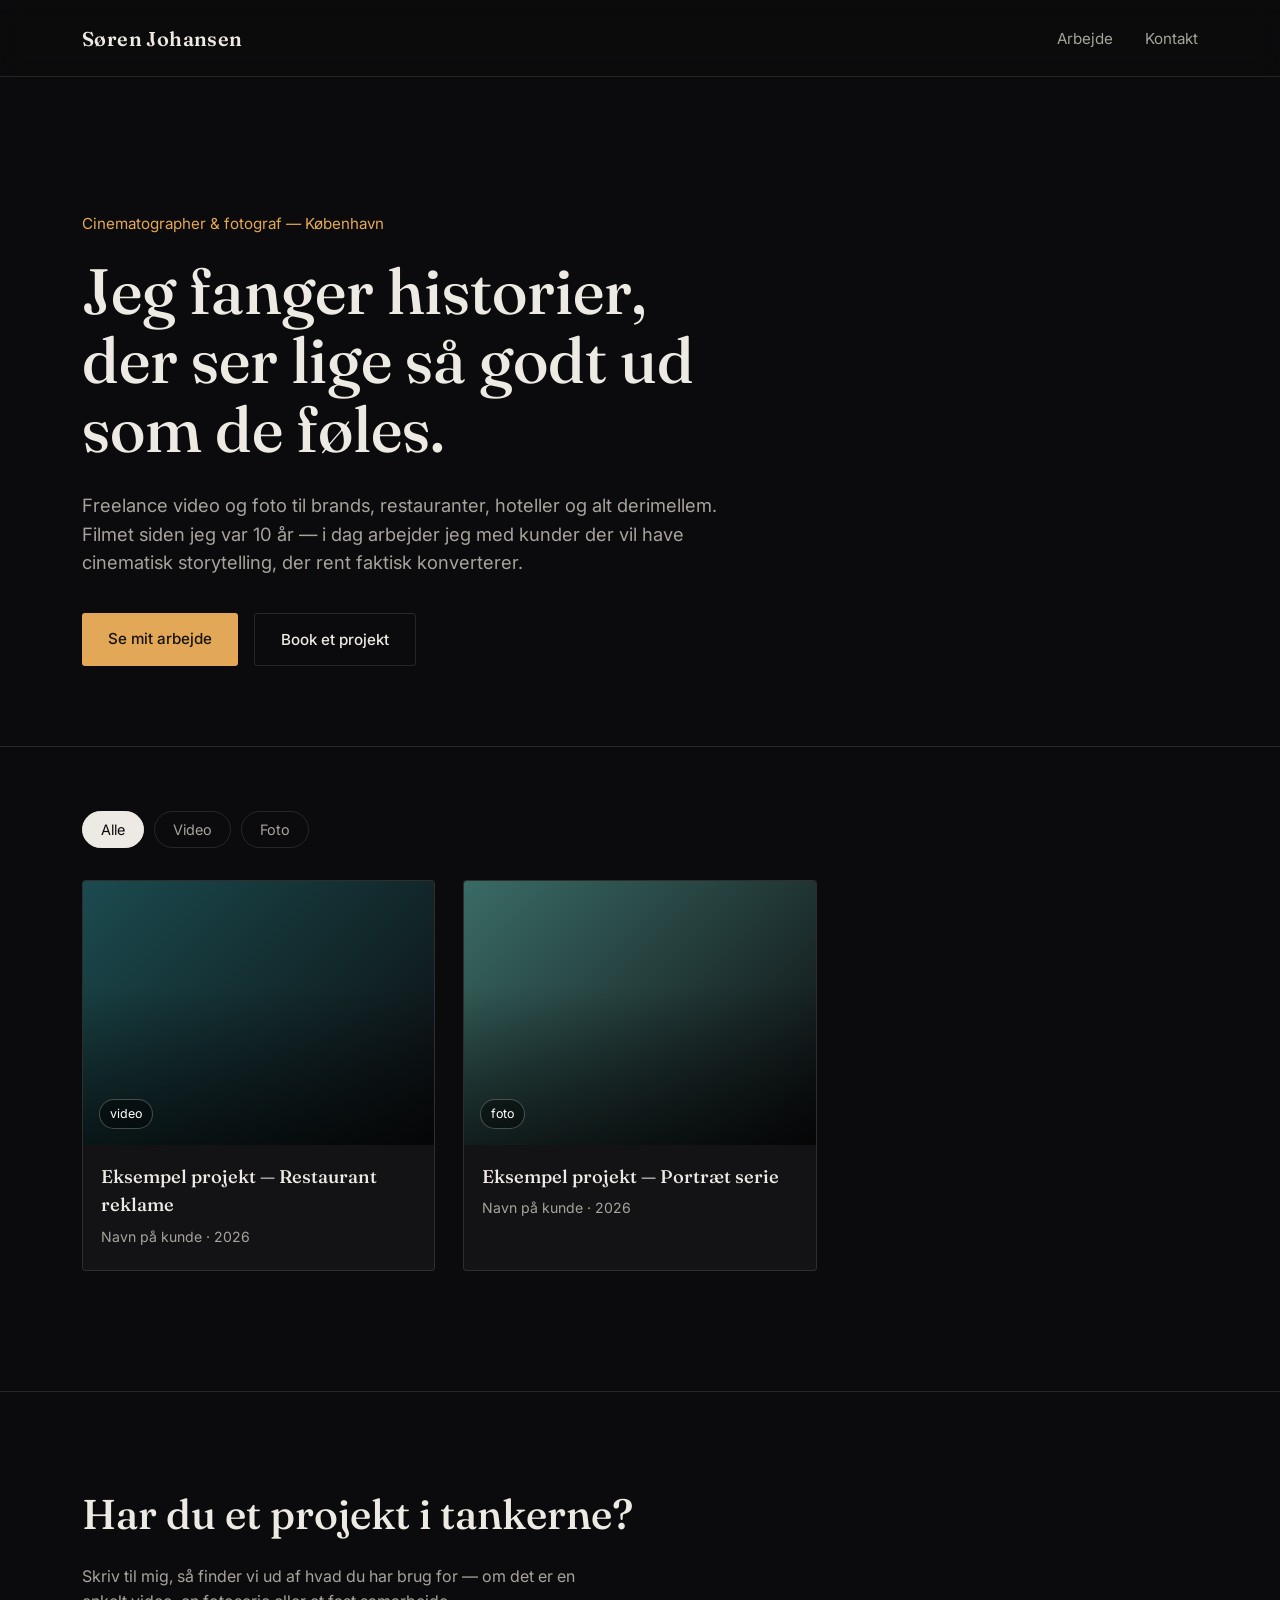
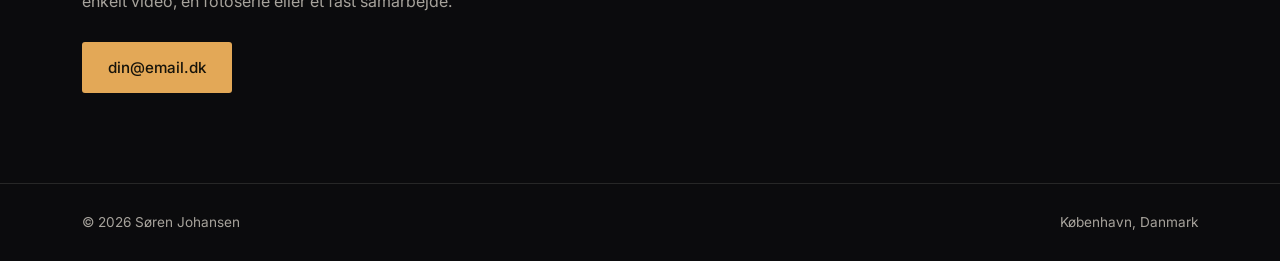
==== index.html @ dcf2ae4e "prev" ====
<!DOCTYPE html>
<html lang="da">
<head>
<meta charset="UTF-8">
<meta name="viewport" content="width=device-width, initial-scale=1">
<title>Søren Johansen — Cinematographer & Fotograf</title>
<meta name="description" content="Freelance cinematographer og fotograf baseret i København. Video, foto og content til brands, restauranter og virksomheder.">
<link rel="preconnect" href="https://fonts.googleapis.com">
<link rel="preconnect" href="https://fonts.gstatic.com" crossorigin>
<link href="https://fonts.googleapis.com/css2?family=Fraunces:wght@400;500;600&family=Inter:wght@400;500;600&display=swap" rel="stylesheet">
<link rel="stylesheet" href="style.css">
</head>
<body>

<header class="site-header">
  <div class="wrap">
    <a href="#" class="logo">Søren Johansen</a>
    <nav class="site-nav">
      <a href="#work">Arbejde</a>
      <a href="#contact">Kontakt</a>
    </nav>
  </div>
</header>

<section class="hero">
  <div class="wrap">
    <p class="kicker">Cinematographer &amp; fotograf — København</p>
    <h1>Jeg fanger historier, der ser lige så godt ud som de føles.</h1>
    <p class="lede">
      Freelance video og foto til brands, restauranter, hoteller og alt derimellem.
      Filmet siden jeg var 10 år — i dag arbejder jeg med kunder der vil have
      cinematisk storytelling, der rent faktisk konverterer.
    </p>
    <div class="cta-row">
      <a href="#work" class="btn btn-primary">Se mit arbejde</a>
      <a href="#contact" class="btn btn-ghost">Book et projekt</a>
    </div>
  </div>
</section>

<section id="work" class="wrap">
  <div class="filter-bar">
    <button class="active" data-category="alle">Alle</button>
    <button data-category="video">Video</button>
    <button data-category="foto">Foto</button>
  </div>

  <div class="grid" id="grid">
    <!-- Projekter indsættes her via script.js -->
  </div>
</section>

<section id="contact" class="contact">
  <div class="wrap">
    <h2>Har du et projekt i tankerne?</h2>
    <p>Skriv til mig, så finder vi ud af hvad du har brug for — om det er en enkelt video, en fotoserie eller et fast samarbejde.</p>
    <a href="mailto:din@email.dk" class="btn btn-primary">din@email.dk</a>
  </div>
</section>

<footer>
  <div class="wrap" style="display:flex; justify-content:space-between; width:100%; flex-wrap:wrap; gap:8px;">
    <span>© <span id="year"></span> Søren Johansen</span>
    <span>København, Danmark</span>
  </div>
</footer>

<div class="lightbox" id="lightbox">
  <div class="lightbox-inner">
    <button class="lightbox-close" id="lightbox-close">&times;</button>
    <div class="lightbox-media" id="lightbox-media"></div>
    <div class="lightbox-body">
      <h2 id="lightbox-title"></h2>
      <p id="lightbox-desc"></p>
    </div>
  </div>
</div>

<script src="script.js"></script>
<script>document.getElementById("year").textContent = new Date().getFullYear();</script>
</body>
</html>
---- style.css ----
/* ============================================
   Søren Johansen — Portfolio
   Cinematic, editorial design system
   ============================================ */

:root {
  --bg: #0b0b0d;
  --bg-raised: #131316;
  --text: #ede9e3;
  --text-muted: #a7a39c;
  --accent: #e3a857;      /* film amber */
  --accent-soft: #3a6b65; /* muted teal */
  --line: rgba(237, 233, 227, 0.12);
  --font-display: 'Fraunces', Georgia, serif;
  --font-body: 'Inter', -apple-system, BlinkMacSystemFont, sans-serif;
}

* { box-sizing: border-box; }

html { scroll-behavior: smooth; }

body {
  margin: 0;
  background: var(--bg);
  color: var(--text);
  font-family: var(--font-body);
  line-height: 1.55;
  -webkit-font-smoothing: antialiased;
}

img { max-width: 100%; display: block; }

a { color: inherit; }

.wrap {
  max-width: 1180px;
  margin: 0 auto;
  padding: 0 32px;
}

/* ---------- Header ---------- */

header.site-header {
  position: sticky;
  top: 0;
  z-index: 50;
  backdrop-filter: blur(10px);
  background: rgba(11, 11, 13, 0.82);
  border-bottom: 1px solid var(--line);
}

.site-header .wrap {
  display: flex;
  align-items: center;
  justify-content: space-between;
  height: 76px;
}

.logo {
  font-family: var(--font-display);
  font-size: 1.25rem;
  letter-spacing: 0.02em;
  text-decoration: none;
  font-weight: 600;
}

nav.site-nav a {
  text-decoration: none;
  color: var(--text-muted);
  margin-left: 28px;
  font-size: 0.95rem;
  transition: color 0.2s ease;
}

nav.site-nav a:hover { color: var(--text); }

/* ---------- Hero ---------- */

.hero {
  padding: 120px 0 80px;
  border-bottom: 1px solid var(--line);
}

.hero .kicker {
  color: var(--accent);
  font-size: 0.95rem;
  margin-bottom: 20px;
}

.hero h1 {
  font-family: var(--font-display);
  font-weight: 500;
  font-size: clamp(2.4rem, 5vw, 4.2rem);
  line-height: 1.08;
  margin: 0 0 28px;
  max-width: 16ch;
}

.hero p.lede {
  max-width: 56ch;
  font-size: 1.15rem;
  color: var(--text-muted);
  margin: 0 0 36px;
}

.hero .cta-row { display: flex; gap: 16px; flex-wrap: wrap; }

.btn {
  display: inline-block;
  padding: 14px 26px;
  border-radius: 3px;
  text-decoration: none;
  font-size: 0.95rem;
  font-weight: 500;
  transition: transform 0.15s ease, background 0.15s ease;
}

.btn-primary { background: var(--accent); color: #16130a; }
.btn-primary:hover { transform: translateY(-1px); background: #edb968; }

.btn-ghost {
  border: 1px solid var(--line);
  color: var(--text);
}
.btn-ghost:hover { border-color: var(--text-muted); }

/* ---------- Filters ---------- */

.filter-bar {
  display: flex;
  align-items: center;
  gap: 10px;
  margin: 64px 0 32px;
  flex-wrap: wrap;
}

.filter-bar button {
  background: transparent;
  border: 1px solid var(--line);
  color: var(--text-muted);
  padding: 9px 18px;
  border-radius: 999px;
  font-family: var(--font-body);
  font-size: 0.9rem;
  cursor: pointer;
  transition: all 0.15s ease;
}

.filter-bar button:hover { border-color: var(--text-muted); color: var(--text); }

.filter-bar button.active {
  background: var(--text);
  color: var(--bg);
  border-color: var(--text);
}

/* ---------- Project grid ---------- */

.grid {
  display: grid;
  grid-template-columns: repeat(auto-fill, minmax(300px, 1fr));
  gap: 28px;
  padding-bottom: 120px;
}

.card {
  cursor: pointer;
  border-radius: 4px;
  overflow: hidden;
  background: var(--bg-raised);
  border: 1px solid var(--line);
  transition: transform 0.2s ease, border-color 0.2s ease;
}

.card:hover { transform: translateY(-3px); border-color: var(--text-muted); }

.card .thumb {
  aspect-ratio: 4 / 3;
  background-size: cover;
  background-position: center;
  display: flex;
  align-items: flex-end;
  padding: 16px;
  position: relative;
}

.card .thumb::after {
  content: "";
  position: absolute;
  inset: 0;
  background: linear-gradient(to top, rgba(0,0,0,0.55), transparent 60%);
}

.card .thumb .tag {
  position: relative;
  z-index: 1;
  font-size: 0.78rem;
  text-transform: lowercase;
  color: #fff;
  background: rgba(0,0,0,0.4);
  border: 1px solid rgba(255,255,255,0.25);
  padding: 4px 10px;
  border-radius: 999px;
}

.card .meta { padding: 18px 18px 22px; }

.card h3 {
  font-family: var(--font-display);
  font-weight: 500;
  font-size: 1.15rem;
  margin: 0 0 6px;
}

.card .sub {
  color: var(--text-muted);
  font-size: 0.88rem;
  margin: 0;
}

.empty-state {
  text-align: center;
  padding: 80px 20px;
  color: var(--text-muted);
}

/* ---------- Lightbox ---------- */

.lightbox {
  position: fixed;
  inset: 0;
  background: rgba(7, 7, 8, 0.94);
  display: none;
  align-items: center;
  justify-content: center;
  z-index: 100;
  padding: 32px;
}

.lightbox.open { display: flex; }

.lightbox-inner {
  max-width: 900px;
  width: 100%;
  max-height: 88vh;
  overflow-y: auto;
  background: var(--bg-raised);
  border: 1px solid var(--line);
  border-radius: 6px;
}

.lightbox-media {
  width: 100%;
  aspect-ratio: 16 / 9;
  background: #000;
}

.lightbox-media iframe,
.lightbox-media img,
.lightbox-media video {
  width: 100%;
  height: 100%;
  object-fit: cover;
  border: none;
}

.lightbox-body { padding: 28px 32px 36px; }

.lightbox-body h2 {
  font-family: var(--font-display);
  font-weight: 500;
  margin: 0 0 8px;
}

.lightbox-close {
  position: absolute;
  top: 28px;
  right: 32px;
  background: none;
  border: none;
  color: var(--text);
  font-size: 1.6rem;
  cursor: pointer;
  line-height: 1;
}

/* ---------- Contact / Footer ---------- */

.contact {
  padding: 90px 0;
  border-top: 1px solid var(--line);
}

.contact h2 {
  font-family: var(--font-display);
  font-weight: 500;
  font-size: clamp(1.8rem, 3.5vw, 2.6rem);
  margin: 0 0 18px;
}

.contact p { color: var(--text-muted); max-width: 50ch; margin-bottom: 28px; }

footer {
  border-top: 1px solid var(--line);
  padding: 28px 0;
  color: var(--text-muted);
  font-size: 0.85rem;
  display: flex;
  justify-content: space-between;
  flex-wrap: wrap;
  gap: 8px;
}

@media (max-width: 640px) {
  .wrap { padding: 0 20px; }
  .hero { padding: 90px 0 56px; }
  .site-header .wrap { height: 66px; }
  nav.site-nav a { margin-left: 16px; }
}
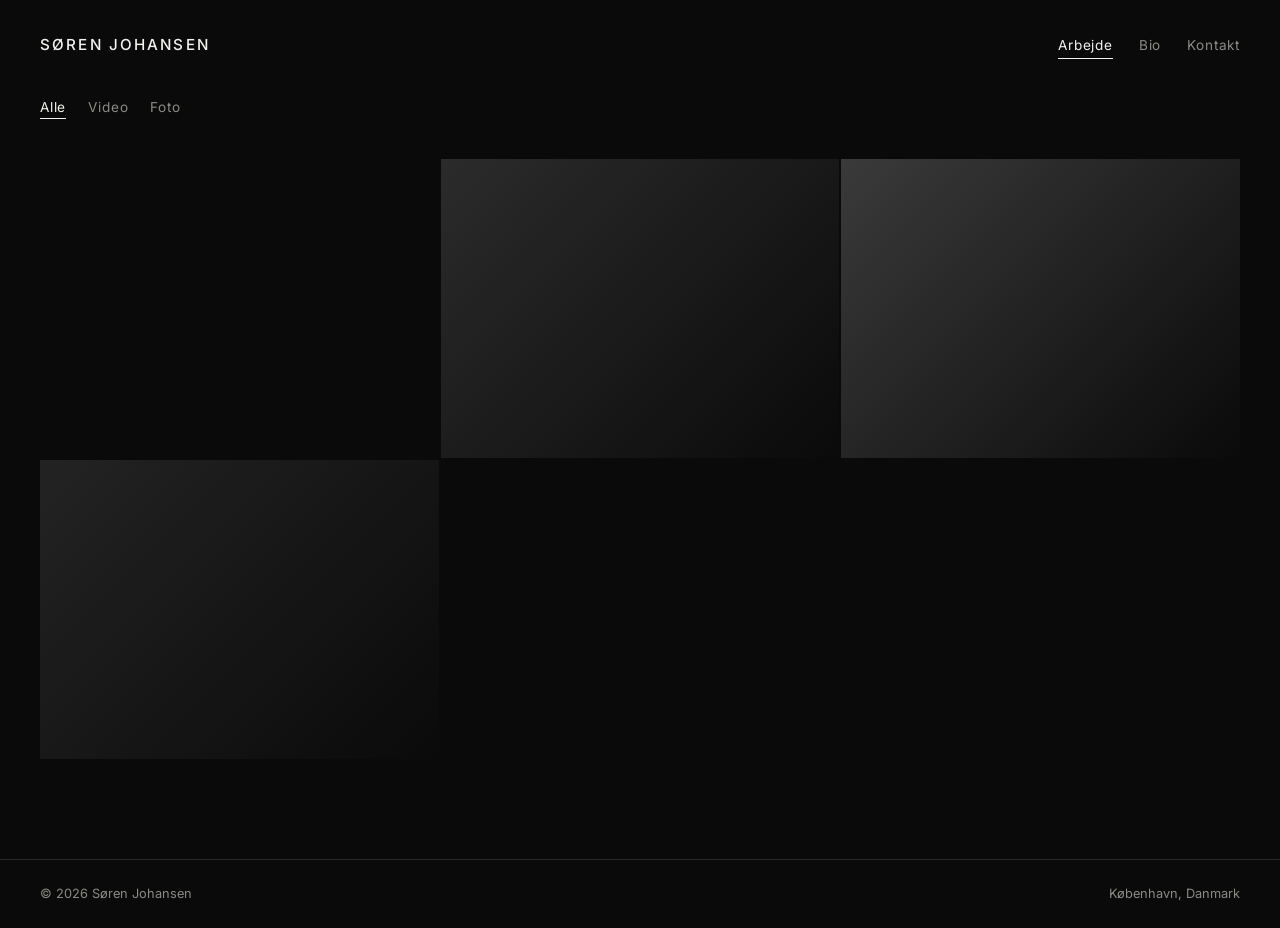
==== commit 89c7486e: "no readme" ====
--- a/index.html
+++ b/index.html
@@ -3,71 +3,46 @@
 <head>
 <meta charset="UTF-8">
 <meta name="viewport" content="width=device-width, initial-scale=1">
-<title>Søren Johansen — Cinematographer & Fotograf</title>
-<meta name="description" content="Freelance cinematographer og fotograf baseret i København. Video, foto og content til brands, restauranter og virksomheder.">
+<title>SØREN JOHANSEN</title>
+<meta name="description" content="Portfolio af Søren Johansen — cinematographer og fotograf baseret i København.">
 <link rel="preconnect" href="https://fonts.googleapis.com">
 <link rel="preconnect" href="https://fonts.gstatic.com" crossorigin>
-<link href="https://fonts.googleapis.com/css2?family=Fraunces:wght@400;500;600&family=Inter:wght@400;500;600&display=swap" rel="stylesheet">
+<link href="https://fonts.googleapis.com/css2?family=Inter:wght@400;500;600&display=swap" rel="stylesheet">
 <link rel="stylesheet" href="style.css">
 </head>
 <body>
 
 <header class="site-header">
   <div class="wrap">
-    <a href="#" class="logo">Søren Johansen</a>
+    <a href="index.html" class="site-title">SØREN JOHANSEN</a>
     <nav class="site-nav">
-      <a href="#work">Arbejde</a>
-      <a href="#contact">Kontakt</a>
+      <a href="index.html" class="active">Arbejde</a>
+      <a href="bio.html">Bio</a>
+      <a href="contact.html">Kontakt</a>
     </nav>
   </div>
 </header>
 
-<section class="hero">
-  <div class="wrap">
-    <p class="kicker">Cinematographer &amp; fotograf — København</p>
-    <h1>Jeg fanger historier, der ser lige så godt ud som de føles.</h1>
-    <p class="lede">
-      Freelance video og foto til brands, restauranter, hoteller og alt derimellem.
-      Filmet siden jeg var 10 år — i dag arbejder jeg med kunder der vil have
-      cinematisk storytelling, der rent faktisk konverterer.
-    </p>
-    <div class="cta-row">
-      <a href="#work" class="btn btn-primary">Se mit arbejde</a>
-      <a href="#contact" class="btn btn-ghost">Book et projekt</a>
-    </div>
-  </div>
-</section>
-
-<section id="work" class="wrap">
+<main class="wrap">
   <div class="filter-bar">
     <button class="active" data-category="alle">Alle</button>
     <button data-category="video">Video</button>
     <button data-category="foto">Foto</button>
   </div>
 
-  <div class="grid" id="grid">
-    <!-- Projekter indsættes her via script.js -->
-  </div>
-</section>
-
-<section id="contact" class="contact">
-  <div class="wrap">
-    <h2>Har du et projekt i tankerne?</h2>
-    <p>Skriv til mig, så finder vi ud af hvad du har brug for — om det er en enkelt video, en fotoserie eller et fast samarbejde.</p>
-    <a href="mailto:din@email.dk" class="btn btn-primary">din@email.dk</a>
-  </div>
-</section>
+  <div class="grid" id="grid"></div>
+</main>
 
 <footer>
-  <div class="wrap" style="display:flex; justify-content:space-between; width:100%; flex-wrap:wrap; gap:8px;">
+  <div class="wrap">
     <span>© <span id="year"></span> Søren Johansen</span>
     <span>København, Danmark</span>
   </div>
 </footer>
 
 <div class="lightbox" id="lightbox">
+  <button class="lightbox-close" id="lightbox-close">&times;</button>
   <div class="lightbox-inner">
-    <button class="lightbox-close" id="lightbox-close">&times;</button>
     <div class="lightbox-media" id="lightbox-media"></div>
     <div class="lightbox-body">
       <h2 id="lightbox-title"></h2>
--- a/style.css
+++ b/style.css
@@ -1,252 +1,211 @@
 /* ============================================
    Søren Johansen — Portfolio
-   Cinematic, editorial design system
+   Minimal, image-first design
    ============================================ */
 
 :root {
-  --bg: #0b0b0d;
-  --bg-raised: #131316;
-  --text: #ede9e3;
-  --text-muted: #a7a39c;
-  --accent: #e3a857;      /* film amber */
-  --accent-soft: #3a6b65; /* muted teal */
-  --line: rgba(237, 233, 227, 0.12);
-  --font-display: 'Fraunces', Georgia, serif;
-  --font-body: 'Inter', -apple-system, BlinkMacSystemFont, sans-serif;
+  --bg: #0a0a0a;
+  --text: #f2f2f0;
+  --text-muted: #8a8a86;
+  --line: rgba(242, 242, 240, 0.14);
+  --font: 'Inter', -apple-system, BlinkMacSystemFont, sans-serif;
 }
 
 * { box-sizing: border-box; }
-
-html { scroll-behavior: smooth; }
 
 body {
   margin: 0;
   background: var(--bg);
   color: var(--text);
-  font-family: var(--font-body);
-  line-height: 1.55;
+  font-family: var(--font);
+  line-height: 1.5;
   -webkit-font-smoothing: antialiased;
 }
 
 img { max-width: 100%; display: block; }
-
-a { color: inherit; }
+a { color: inherit; text-decoration: none; }
 
 .wrap {
-  max-width: 1180px;
+  max-width: 1280px;
   margin: 0 auto;
-  padding: 0 32px;
+  padding: 0 40px;
 }
 
 /* ---------- Header ---------- */
 
 header.site-header {
-  position: sticky;
-  top: 0;
-  z-index: 50;
-  backdrop-filter: blur(10px);
-  background: rgba(11, 11, 13, 0.82);
-  border-bottom: 1px solid var(--line);
+  padding: 34px 0;
 }
 
 .site-header .wrap {
   display: flex;
-  align-items: center;
+  align-items: baseline;
   justify-content: space-between;
-  height: 76px;
-}
-
-.logo {
-  font-family: var(--font-display);
-  font-size: 1.25rem;
-  letter-spacing: 0.02em;
-  text-decoration: none;
-  font-weight: 600;
+  flex-wrap: wrap;
+  gap: 14px;
+}
+
+.site-title {
+  font-size: 0.95rem;
+  letter-spacing: 0.14em;
+  font-weight: 500;
+}
+
+nav.site-nav {
+  display: flex;
+  gap: 26px;
 }
 
 nav.site-nav a {
-  text-decoration: none;
-  color: var(--text-muted);
-  margin-left: 28px;
-  font-size: 0.95rem;
+  font-size: 0.85rem;
+  letter-spacing: 0.06em;
+  color: var(--text-muted);
   transition: color 0.2s ease;
-}
-
-nav.site-nav a:hover { color: var(--text); }
-
-/* ---------- Hero ---------- */
-
-.hero {
-  padding: 120px 0 80px;
-  border-bottom: 1px solid var(--line);
-}
-
-.hero .kicker {
-  color: var(--accent);
-  font-size: 0.95rem;
-  margin-bottom: 20px;
-}
-
-.hero h1 {
-  font-family: var(--font-display);
-  font-weight: 500;
-  font-size: clamp(2.4rem, 5vw, 4.2rem);
-  line-height: 1.08;
-  margin: 0 0 28px;
-  max-width: 16ch;
-}
-
-.hero p.lede {
-  max-width: 56ch;
-  font-size: 1.15rem;
-  color: var(--text-muted);
-  margin: 0 0 36px;
-}
-
-.hero .cta-row { display: flex; gap: 16px; flex-wrap: wrap; }
-
-.btn {
-  display: inline-block;
-  padding: 14px 26px;
-  border-radius: 3px;
-  text-decoration: none;
-  font-size: 0.95rem;
-  font-weight: 500;
-  transition: transform 0.15s ease, background 0.15s ease;
-}
-
-.btn-primary { background: var(--accent); color: #16130a; }
-.btn-primary:hover { transform: translateY(-1px); background: #edb968; }
-
-.btn-ghost {
-  border: 1px solid var(--line);
-  color: var(--text);
-}
-.btn-ghost:hover { border-color: var(--text-muted); }
-
-/* ---------- Filters ---------- */
+  padding-bottom: 3px;
+  border-bottom: 1px solid transparent;
+}
+
+nav.site-nav a:hover,
+nav.site-nav a.active {
+  color: var(--text);
+  border-bottom-color: var(--text);
+}
+
+/* ---------- Filters (work page only) ---------- */
 
 .filter-bar {
   display: flex;
-  align-items: center;
-  gap: 10px;
-  margin: 64px 0 32px;
-  flex-wrap: wrap;
+  gap: 22px;
+  margin: 6px 0 40px;
 }
 
 .filter-bar button {
-  background: transparent;
-  border: 1px solid var(--line);
-  color: var(--text-muted);
-  padding: 9px 18px;
-  border-radius: 999px;
-  font-family: var(--font-body);
-  font-size: 0.9rem;
-  cursor: pointer;
-  transition: all 0.15s ease;
-}
-
-.filter-bar button:hover { border-color: var(--text-muted); color: var(--text); }
+  background: none;
+  border: none;
+  padding: 0 0 3px;
+  color: var(--text-muted);
+  font-family: var(--font);
+  font-size: 0.85rem;
+  letter-spacing: 0.06em;
+  cursor: pointer;
+  border-bottom: 1px solid transparent;
+}
+
+.filter-bar button:hover { color: var(--text); }
 
 .filter-bar button.active {
-  background: var(--text);
-  color: var(--bg);
-  border-color: var(--text);
+  color: var(--text);
+  border-bottom-color: var(--text);
 }
 
 /* ---------- Project grid ---------- */
 
 .grid {
   display: grid;
-  grid-template-columns: repeat(auto-fill, minmax(300px, 1fr));
-  gap: 28px;
-  padding-bottom: 120px;
+  grid-template-columns: repeat(auto-fill, minmax(340px, 1fr));
+  gap: 2px;
+  padding-bottom: 100px;
 }
 
 .card {
   cursor: pointer;
-  border-radius: 4px;
-  overflow: hidden;
-  background: var(--bg-raised);
-  border: 1px solid var(--line);
-  transition: transform 0.2s ease, border-color 0.2s ease;
-}
-
-.card:hover { transform: translateY(-3px); border-color: var(--text-muted); }
-
-.card .thumb {
+  position: relative;
   aspect-ratio: 4 / 3;
   background-size: cover;
   background-position: center;
-  display: flex;
-  align-items: flex-end;
-  padding: 16px;
-  position: relative;
-}
-
-.card .thumb::after {
-  content: "";
+  overflow: hidden;
+}
+
+.card .overlay {
   position: absolute;
   inset: 0;
-  background: linear-gradient(to top, rgba(0,0,0,0.55), transparent 60%);
-}
-
-.card .thumb .tag {
-  position: relative;
-  z-index: 1;
-  font-size: 0.78rem;
-  text-transform: lowercase;
-  color: #fff;
-  background: rgba(0,0,0,0.4);
-  border: 1px solid rgba(255,255,255,0.25);
-  padding: 4px 10px;
-  border-radius: 999px;
-}
-
-.card .meta { padding: 18px 18px 22px; }
+  display: flex;
+  flex-direction: column;
+  justify-content: flex-end;
+  padding: 22px;
+  background: linear-gradient(to top, rgba(0,0,0,0.72) 0%, rgba(0,0,0,0) 55%);
+  opacity: 0;
+  transition: opacity 0.25s ease;
+}
+
+.card:hover .overlay { opacity: 1; }
 
 .card h3 {
-  font-family: var(--font-display);
   font-weight: 500;
-  font-size: 1.15rem;
-  margin: 0 0 6px;
+  font-size: 1.05rem;
+  margin: 0 0 4px;
 }
 
 .card .sub {
-  color: var(--text-muted);
-  font-size: 0.88rem;
+  font-size: 0.8rem;
+  color: rgba(242, 242, 240, 0.7);
+  letter-spacing: 0.04em;
   margin: 0;
+  text-transform: uppercase;
 }
 
 .empty-state {
+  grid-column: 1 / -1;
   text-align: center;
-  padding: 80px 20px;
-  color: var(--text-muted);
-}
+  padding: 100px 20px;
+  color: var(--text-muted);
+}
+
+/* ---------- Simple text pages (Bio / Contact) ---------- */
+
+.page-content {
+  max-width: 640px;
+  padding: 40px 0 120px;
+}
+
+.page-content h1 {
+  font-weight: 500;
+  font-size: 1.6rem;
+  margin: 0 0 28px;
+}
+
+.page-content p {
+  color: var(--text-muted);
+  font-size: 1.02rem;
+  margin: 0 0 20px;
+}
+
+.page-content .links {
+  margin-top: 36px;
+  display: flex;
+  flex-direction: column;
+  gap: 10px;
+}
+
+.page-content .links a {
+  font-size: 0.95rem;
+  border-bottom: 1px solid var(--line);
+  padding-bottom: 2px;
+  width: fit-content;
+}
+
+.page-content .links a:hover { border-bottom-color: var(--text); }
 
 /* ---------- Lightbox ---------- */
 
 .lightbox {
   position: fixed;
   inset: 0;
-  background: rgba(7, 7, 8, 0.94);
+  background: rgba(5, 5, 5, 0.96);
   display: none;
   align-items: center;
   justify-content: center;
-  z-index: 100;
+  z-index: 200;
   padding: 32px;
 }
 
 .lightbox.open { display: flex; }
 
 .lightbox-inner {
-  max-width: 900px;
+  max-width: 920px;
   width: 100%;
   max-height: 88vh;
   overflow-y: auto;
-  background: var(--bg-raised);
-  border: 1px solid var(--line);
-  border-radius: 6px;
 }
 
 .lightbox-media {
@@ -256,64 +215,182 @@
 }
 
 .lightbox-media iframe,
-.lightbox-media img,
-.lightbox-media video {
-  width: 100%;
-  height: 100%;
-  object-fit: cover;
-  border: none;
-}
-
-.lightbox-body { padding: 28px 32px 36px; }
-
-.lightbox-body h2 {
-  font-family: var(--font-display);
-  font-weight: 500;
-  margin: 0 0 8px;
-}
+.lightbox-media img { width: 100%; height: 100%; object-fit: cover; border: none; }
+
+.lightbox-body { padding: 22px 4px 0; }
+
+.lightbox-body h2 { font-weight: 500; font-size: 1.2rem; margin: 0 0 6px; }
+.lightbox-body p { color: var(--text-muted); margin: 0; }
 
 .lightbox-close {
-  position: absolute;
-  top: 28px;
-  right: 32px;
+  position: fixed;
+  top: 30px;
+  right: 40px;
   background: none;
   border: none;
   color: var(--text);
-  font-size: 1.6rem;
+  font-size: 1.8rem;
   cursor: pointer;
   line-height: 1;
 }
 
-/* ---------- Contact / Footer ---------- */
-
-.contact {
-  padding: 90px 0;
-  border-top: 1px solid var(--line);
-}
-
-.contact h2 {
-  font-family: var(--font-display);
-  font-weight: 500;
-  font-size: clamp(1.8rem, 3.5vw, 2.6rem);
-  margin: 0 0 18px;
-}
-
-.contact p { color: var(--text-muted); max-width: 50ch; margin-bottom: 28px; }
+/* ---------- Footer ---------- */
 
 footer {
   border-top: 1px solid var(--line);
-  padding: 28px 0;
-  color: var(--text-muted);
-  font-size: 0.85rem;
+  padding: 24px 0;
+  color: var(--text-muted);
+  font-size: 0.8rem;
+}
+
+footer .wrap {
   display: flex;
   justify-content: space-between;
   flex-wrap: wrap;
   gap: 8px;
 }
 
+/* ============================================
+   Admin overlay panel
+   ============================================ */
+
+.admin-overlay {
+  position: fixed;
+  inset: 0;
+  z-index: 999;
+  background: rgba(5, 5, 5, 0.88);
+  display: none;
+  align-items: flex-start;
+  justify-content: center;
+  overflow-y: auto;
+  padding: 60px 20px;
+}
+
+.admin-overlay.open { display: flex; }
+
+.admin-panel {
+  position: relative;
+  background: #141414;
+  border: 1px solid var(--line);
+  border-radius: 6px;
+  width: 100%;
+  max-width: 640px;
+  padding: 32px;
+}
+
+.admin-panel h2 {
+  font-weight: 500;
+  font-size: 1.1rem;
+  margin: 0 0 4px;
+}
+
+.admin-panel .admin-sub {
+  color: var(--text-muted);
+  font-size: 0.82rem;
+  margin: 0 0 24px;
+}
+
+.admin-panel fieldset {
+  border: 1px solid var(--line);
+  border-radius: 6px;
+  padding: 20px;
+  margin: 0 0 20px;
+}
+
+.admin-panel legend {
+  padding: 0 6px;
+  font-size: 0.8rem;
+  color: var(--text-muted);
+}
+
+.admin-panel label {
+  display: block;
+  font-size: 0.78rem;
+  color: var(--text-muted);
+  margin: 12px 0 5px;
+}
+
+.admin-panel input,
+.admin-panel select,
+.admin-panel textarea {
+  width: 100%;
+  background: var(--bg);
+  border: 1px solid var(--line);
+  color: var(--text);
+  padding: 9px 11px;
+  border-radius: 4px;
+  font-family: var(--font);
+  font-size: 0.9rem;
+}
+
+.admin-panel textarea { resize: vertical; min-height: 64px; }
+
+.admin-row { display: flex; gap: 12px; }
+.admin-row > div { flex: 1; }
+
+.admin-actions {
+  display: flex;
+  gap: 10px;
+  margin-top: 16px;
+  flex-wrap: wrap;
+}
+
+.admin-btn {
+  border: none;
+  cursor: pointer;
+  padding: 10px 18px;
+  border-radius: 4px;
+  font-family: var(--font);
+  font-size: 0.85rem;
+}
+
+.admin-btn.primary { background: var(--text); color: #0a0a0a; }
+.admin-btn.ghost { background: transparent; border: 1px solid var(--line); color: var(--text); }
+.admin-btn.danger { background: transparent; border: 1px solid #6b2c2c; color: #e08787; }
+
+.admin-list-item {
+  display: flex;
+  justify-content: space-between;
+  align-items: center;
+  padding: 12px 14px;
+  border: 1px solid var(--line);
+  border-radius: 4px;
+  margin-bottom: 8px;
+  gap: 10px;
+}
+
+.admin-list-item .l-title { font-size: 0.9rem; }
+.admin-list-item .l-meta { font-size: 0.78rem; color: var(--text-muted); }
+.admin-list-item .l-actions { display: flex; gap: 6px; flex-shrink: 0; }
+.admin-list-item .l-actions button {
+  background: none; border: 1px solid var(--line); color: var(--text);
+  padding: 5px 10px; border-radius: 4px; cursor: pointer; font-size: 0.78rem;
+}
+
+.admin-status {
+  font-size: 0.82rem;
+  margin-top: 14px;
+  min-height: 18px;
+  color: var(--text-muted);
+}
+
+.admin-status.ok { color: #7fbf7f; }
+.admin-status.err { color: #e08787; }
+
+.admin-close-x {
+  position: absolute;
+  top: 22px;
+  right: 28px;
+  background: none;
+  border: none;
+  color: var(--text-muted);
+  font-size: 1.4rem;
+  cursor: pointer;
+}
+
 @media (max-width: 640px) {
   .wrap { padding: 0 20px; }
-  .hero { padding: 90px 0 56px; }
-  .site-header .wrap { height: 66px; }
-  nav.site-nav a { margin-left: 16px; }
-}
+  header.site-header { padding: 24px 0; }
+  .grid { grid-template-columns: 1fr; }
+  .admin-row { flex-direction: column; }
+}
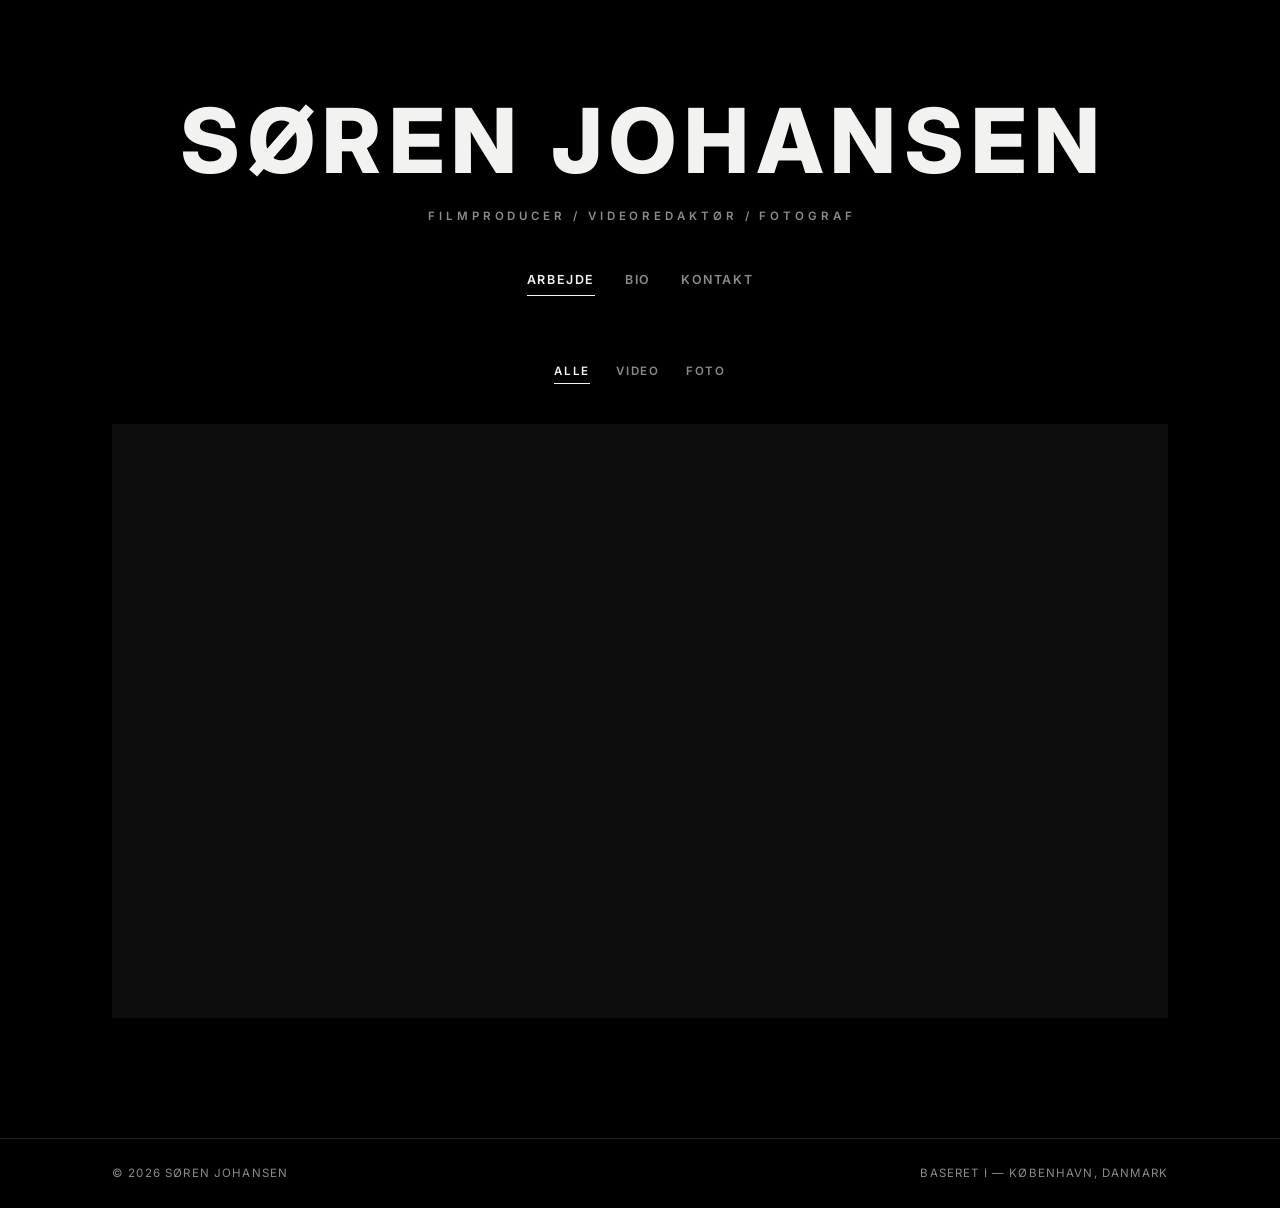
==== commit 9652c130: "redesign" ====
--- a/index.html
+++ b/index.html
@@ -3,55 +3,27 @@
 <head>
 <meta charset="UTF-8">
 <meta name="viewport" content="width=device-width, initial-scale=1">
-<title>SØREN JOHANSEN</title>
-<meta name="description" content="Portfolio af Søren Johansen — cinematographer og fotograf baseret i København.">
+<title>Søren Johansen</title>
+<meta name="description" content="Portfolio af Søren Johansen — cinematograf og fotograf baseret i København.">
+<!-- Fallback hvis JS ikke er kørt endnu; stien styres fra SITE.favicon i script.js -->
+<link rel="icon" href="assets/favicon.ico" sizes="any">
 <link rel="preconnect" href="https://fonts.googleapis.com">
 <link rel="preconnect" href="https://fonts.gstatic.com" crossorigin>
-<link href="https://fonts.googleapis.com/css2?family=Inter:wght@400;500;600&display=swap" rel="stylesheet">
+<link href="https://fonts.googleapis.com/css2?family=Inter:wght@400;500;600;700;800&display=swap" rel="stylesheet">
 <link rel="stylesheet" href="style.css">
 </head>
-<body>
+<body data-page="work">
 
-<header class="site-header">
-  <div class="wrap">
-    <a href="index.html" class="site-title">SØREN JOHANSEN</a>
-    <nav class="site-nav">
-      <a href="index.html" class="active">Arbejde</a>
-      <a href="bio.html">Bio</a>
-      <a href="contact.html">Kontakt</a>
-    </nav>
-  </div>
-</header>
+<!-- Header, footer og lightbox bygges af script.js ud fra SITE-objektet. -->
+<header class="site-header" id="site-header"></header>
 
 <main class="wrap">
-  <div class="filter-bar">
-    <button class="active" data-category="alle">Alle</button>
-    <button data-category="video">Video</button>
-    <button data-category="foto">Foto</button>
-  </div>
-
+  <div class="filter-bar reveal" id="filter-bar" style="--d:380ms"></div>
   <div class="grid" id="grid"></div>
 </main>
 
-<footer>
-  <div class="wrap">
-    <span>© <span id="year"></span> Søren Johansen</span>
-    <span>København, Danmark</span>
-  </div>
-</footer>
-
-<div class="lightbox" id="lightbox">
-  <button class="lightbox-close" id="lightbox-close">&times;</button>
-  <div class="lightbox-inner">
-    <div class="lightbox-media" id="lightbox-media"></div>
-    <div class="lightbox-body">
-      <h2 id="lightbox-title"></h2>
-      <p id="lightbox-desc"></p>
-    </div>
-  </div>
-</div>
+<footer id="site-footer"></footer>
 
 <script src="script.js"></script>
-<script>document.getElementById("year").textContent = new Date().getFullYear();</script>
 </body>
 </html>
--- a/style.css
+++ b/style.css
@@ -1,17 +1,20 @@
 /* ============================================
    Søren Johansen — Portfolio
-   Minimal, image-first design
+   Minimal, image-first, centered hero design
    ============================================ */
 
 :root {
-  --bg: #0a0a0a;
+  --bg: #000000;
   --text: #f2f2f0;
   --text-muted: #8a8a86;
   --line: rgba(242, 242, 240, 0.14);
   --font: 'Inter', -apple-system, BlinkMacSystemFont, sans-serif;
+  --ease: cubic-bezier(0.22, 0.61, 0.36, 1);
 }
 
 * { box-sizing: border-box; }
+
+html { scroll-behavior: smooth; }
 
 body {
   margin: 0;
@@ -20,100 +23,188 @@
   font-family: var(--font);
   line-height: 1.5;
   -webkit-font-smoothing: antialiased;
+  text-rendering: optimizeLegibility;
 }
 
 img { max-width: 100%; display: block; }
 a { color: inherit; text-decoration: none; }
 
 .wrap {
-  max-width: 1280px;
+  max-width: 1120px;
   margin: 0 auto;
-  padding: 0 40px;
-}
-
-/* ---------- Header ---------- */
+  padding: 0 32px;
+}
+
+:focus-visible {
+  outline: 1px solid var(--text);
+  outline-offset: 4px;
+}
+
+/* ---------- Entrance animation primitives ---------- */
+
+@keyframes rise {
+  from { opacity: 0; transform: translateY(14px); }
+  to   { opacity: 1; transform: translateY(0); }
+}
+
+@keyframes fadeOnly {
+  from { opacity: 0; }
+  to   { opacity: 1; }
+}
+
+.reveal {
+  opacity: 0;
+  animation: rise 1s var(--ease) forwards;
+  animation-delay: var(--d, 0ms);
+}
+
+/* ---------- Hero header ---------- */
 
 header.site-header {
-  padding: 34px 0;
-}
-
-.site-header .wrap {
-  display: flex;
-  align-items: baseline;
-  justify-content: space-between;
+  padding: 96px 0 68px;
+  text-align: center;
+}
+
+.site-title {
+  display: inline-block;
+  font-weight: 800;
+  font-size: clamp(2.1rem, 8.4vw, 5.6rem);
+  line-height: 1;
+  letter-spacing: 0.085em;
+  text-indent: 0.085em;
+  margin: 0;
+  white-space: nowrap;
+}
+
+.site-tagline {
+  margin: 22px 0 0;
+  font-size: clamp(0.6rem, 1.5vw, 0.72rem);
+  font-weight: 600;
+  letter-spacing: 0.34em;
+  text-indent: 0.34em;
+  color: var(--text-muted);
+}
+
+nav.site-nav {
+  display: flex;
+  justify-content: center;
   flex-wrap: wrap;
-  gap: 14px;
-}
-
-.site-title {
-  font-size: 0.95rem;
-  letter-spacing: 0.14em;
-  font-weight: 500;
-}
-
-nav.site-nav {
-  display: flex;
+  gap: 30px;
+  margin-top: 46px;
+}
+
+nav.site-nav a {
+  position: relative;
+  font-size: 0.78rem;
+  font-weight: 600;
+  letter-spacing: 0.13em;
+  text-transform: uppercase;
+  color: var(--text-muted);
+  padding-bottom: 6px;
+  transition: color 0.45s var(--ease);
+}
+
+nav.site-nav a::after {
+  content: "";
+  position: absolute;
+  left: 0;
+  bottom: 0;
+  width: 100%;
+  height: 1px;
+  background: currentColor;
+  transform: scaleX(0);
+  transform-origin: center;
+  transition: transform 0.5s var(--ease);
+}
+
+nav.site-nav a:hover { color: var(--text); }
+nav.site-nav a:hover::after { transform: scaleX(1); }
+
+nav.site-nav a.active { color: var(--text); }
+nav.site-nav a.active::after { transform: scaleX(1); }
+
+/* subpages keep the same identity, a touch quieter */
+body.subpage header.site-header { padding: 74px 0 56px; }
+body.subpage .site-title { font-size: clamp(1.7rem, 6vw, 3.6rem); }
+
+/* ---------- Filters ---------- */
+
+.filter-bar {
+  display: flex;
+  justify-content: center;
   gap: 26px;
-}
-
-nav.site-nav a {
-  font-size: 0.85rem;
-  letter-spacing: 0.06em;
-  color: var(--text-muted);
-  transition: color 0.2s ease;
-  padding-bottom: 3px;
-  border-bottom: 1px solid transparent;
-}
-
-nav.site-nav a:hover,
-nav.site-nav a.active {
-  color: var(--text);
-  border-bottom-color: var(--text);
-}
-
-/* ---------- Filters (work page only) ---------- */
-
-.filter-bar {
-  display: flex;
-  gap: 22px;
-  margin: 6px 0 40px;
+  margin: 0 0 40px;
 }
 
 .filter-bar button {
+  position: relative;
   background: none;
   border: none;
-  padding: 0 0 3px;
+  padding: 0 0 6px;
   color: var(--text-muted);
   font-family: var(--font);
-  font-size: 0.85rem;
-  letter-spacing: 0.06em;
+  font-size: 0.72rem;
+  font-weight: 600;
+  letter-spacing: 0.15em;
+  text-transform: uppercase;
   cursor: pointer;
-  border-bottom: 1px solid transparent;
+  transition: color 0.45s var(--ease);
+}
+
+.filter-bar button::after {
+  content: "";
+  position: absolute;
+  left: 0;
+  bottom: 0;
+  width: 100%;
+  height: 1px;
+  background: currentColor;
+  transform: scaleX(0);
+  transition: transform 0.5s var(--ease);
 }
 
 .filter-bar button:hover { color: var(--text); }
-
-.filter-bar button.active {
-  color: var(--text);
-  border-bottom-color: var(--text);
-}
+.filter-bar button:hover::after { transform: scaleX(1); }
+.filter-bar button.active { color: var(--text); }
+.filter-bar button.active::after { transform: scaleX(1); }
 
 /* ---------- Project grid ---------- */
 
 .grid {
   display: grid;
-  grid-template-columns: repeat(auto-fill, minmax(340px, 1fr));
-  gap: 2px;
-  padding-bottom: 100px;
+  grid-template-columns: repeat(2, 1fr);
+  gap: 16px;
+  padding-bottom: 120px;
 }
 
 .card {
+  position: relative;
   cursor: pointer;
-  position: relative;
-  aspect-ratio: 4 / 3;
+  aspect-ratio: 16 / 9;
+  overflow: hidden;
+  background: #0d0d0d;
+  opacity: 0;
+  animation: rise 1.05s var(--ease) forwards;
+  animation-delay: calc(var(--i, 0) * 130ms + 260ms);
+}
+
+/* first tile reads as the reel — full width */
+.grid .card:first-child { grid-column: 1 / -1; }
+
+.card-media {
+  position: absolute;
+  inset: 0;
   background-size: cover;
   background-position: center;
-  overflow: hidden;
+  transform: scale(1);
+  transition: transform 1.1s var(--ease), filter 0.7s var(--ease);
+  filter: brightness(0.94);
+}
+
+.card:hover .card-media,
+.card:focus-visible .card-media {
+  transform: scale(1.045);
+  filter: brightness(0.62);
 }
 
 .card .overlay {
@@ -122,91 +213,148 @@
   display: flex;
   flex-direction: column;
   justify-content: flex-end;
-  padding: 22px;
-  background: linear-gradient(to top, rgba(0,0,0,0.72) 0%, rgba(0,0,0,0) 55%);
+  padding: 26px 28px;
+  background: linear-gradient(to top, rgba(0, 0, 0, 0.55) 0%, rgba(0, 0, 0, 0) 60%);
   opacity: 0;
-  transition: opacity 0.25s ease;
-}
-
-.card:hover .overlay { opacity: 1; }
+  transition: opacity 0.55s var(--ease);
+}
+
+.card:hover .overlay,
+.card:focus-visible .overlay { opacity: 1; }
 
 .card h3 {
-  font-weight: 500;
-  font-size: 1.05rem;
-  margin: 0 0 4px;
+  font-weight: 600;
+  font-size: 1.15rem;
+  letter-spacing: 0.01em;
+  margin: 0 0 6px;
+  transform: translateY(10px);
+  transition: transform 0.6s var(--ease);
 }
 
 .card .sub {
-  font-size: 0.8rem;
-  color: rgba(242, 242, 240, 0.7);
-  letter-spacing: 0.04em;
+  font-size: 0.7rem;
+  color: rgba(242, 242, 240, 0.72);
+  letter-spacing: 0.16em;
   margin: 0;
   text-transform: uppercase;
-}
+  transform: translateY(10px);
+  transition: transform 0.6s var(--ease) 0.05s;
+}
+
+.card:hover h3,
+.card:hover .sub,
+.card:focus-visible h3,
+.card:focus-visible .sub { transform: translateY(0); }
 
 .empty-state {
   grid-column: 1 / -1;
   text-align: center;
-  padding: 100px 20px;
-  color: var(--text-muted);
-}
-
-/* ---------- Simple text pages (Bio / Contact) ---------- */
+  padding: 90px 20px;
+  color: var(--text-muted);
+  font-size: 0.9rem;
+  animation: fadeOnly 0.8s var(--ease) forwards;
+}
+
+/* touch devices have no hover — keep the captions readable */
+@media (hover: none) {
+  .card .overlay { opacity: 1; }
+  .card h3, .card .sub { transform: none; }
+}
+
+/* ---------- Simple text pages (Bio / Kontakt) ---------- */
 
 .page-content {
-  max-width: 640px;
-  padding: 40px 0 120px;
-}
-
+  max-width: 620px;
+  margin: 0 auto;
+  text-align: center;
+  padding: 10px 0 140px;
+}
+
+/* the nav already names the page — the heading stays for screen readers */
 .page-content h1 {
-  font-weight: 500;
-  font-size: 1.6rem;
-  margin: 0 0 28px;
+  position: absolute;
+  width: 1px;
+  height: 1px;
+  margin: -1px;
+  padding: 0;
+  overflow: hidden;
+  clip: rect(0 0 0 0);
+  white-space: nowrap;
+  border: 0;
 }
 
 .page-content p {
   color: var(--text-muted);
   font-size: 1.02rem;
-  margin: 0 0 20px;
+  line-height: 1.75;
+  margin: 0 0 22px;
 }
 
 .page-content .links {
-  margin-top: 36px;
+  margin-top: 44px;
   display: flex;
   flex-direction: column;
-  gap: 10px;
+  align-items: center;
+  gap: 16px;
 }
 
 .page-content .links a {
-  font-size: 0.95rem;
-  border-bottom: 1px solid var(--line);
-  padding-bottom: 2px;
-  width: fit-content;
-}
-
-.page-content .links a:hover { border-bottom-color: var(--text); }
+  position: relative;
+  font-size: 0.82rem;
+  font-weight: 600;
+  letter-spacing: 0.15em;
+  text-transform: uppercase;
+  padding-bottom: 5px;
+  color: var(--text);
+}
+
+.page-content .links a::after {
+  content: "";
+  position: absolute;
+  left: 0;
+  bottom: 0;
+  width: 100%;
+  height: 1px;
+  background: currentColor;
+  transform: scaleX(0);
+  transition: transform 0.5s var(--ease);
+}
+
+.page-content .links a:hover::after { transform: scaleX(1); }
 
 /* ---------- Lightbox ---------- */
 
 .lightbox {
   position: fixed;
   inset: 0;
-  background: rgba(5, 5, 5, 0.96);
-  display: none;
+  background: rgba(0, 0, 0, 0.97);
+  display: flex;
   align-items: center;
   justify-content: center;
   z-index: 200;
   padding: 32px;
-}
-
-.lightbox.open { display: flex; }
+  opacity: 0;
+  visibility: hidden;
+  pointer-events: none;
+  transition: opacity 0.45s var(--ease), visibility 0.45s;
+}
+
+.lightbox.open {
+  opacity: 1;
+  visibility: visible;
+  pointer-events: auto;
+}
 
 .lightbox-inner {
-  max-width: 920px;
+  max-width: 960px;
   width: 100%;
   max-height: 88vh;
   overflow-y: auto;
-}
+  transform: translateY(16px);
+  transition: transform 0.55s var(--ease);
+}
+
+.lightbox.open .lightbox-inner { transform: translateY(0); }
 
 .lightbox-media {
   width: 100%;
@@ -217,41 +365,58 @@
 .lightbox-media iframe,
 .lightbox-media img { width: 100%; height: 100%; object-fit: cover; border: none; }
 
-.lightbox-body { padding: 22px 4px 0; }
-
-.lightbox-body h2 { font-weight: 500; font-size: 1.2rem; margin: 0 0 6px; }
-.lightbox-body p { color: var(--text-muted); margin: 0; }
+.lightbox-body { padding: 24px 4px 0; text-align: center; }
+
+.lightbox-body h2 { font-weight: 600; font-size: 1.15rem; margin: 0 0 8px; }
+.lightbox-body p { color: var(--text-muted); margin: 0; font-size: 0.95rem; }
 
 .lightbox-close {
   position: fixed;
-  top: 30px;
-  right: 40px;
+  top: 26px;
+  right: 34px;
   background: none;
   border: none;
-  color: var(--text);
-  font-size: 1.8rem;
+  color: var(--text-muted);
+  font-size: 1.9rem;
   cursor: pointer;
   line-height: 1;
-}
+  transition: color 0.4s var(--ease), transform 0.4s var(--ease);
+}
+
+.lightbox-close:hover { color: var(--text); transform: rotate(90deg); }
 
 /* ---------- Footer ---------- */
 
 footer {
   border-top: 1px solid var(--line);
-  padding: 24px 0;
-  color: var(--text-muted);
-  font-size: 0.8rem;
+  padding: 26px 0;
+  color: var(--text-muted);
+  font-size: 0.72rem;
+  letter-spacing: 0.1em;
+  text-transform: uppercase;
 }
 
 footer .wrap {
   display: flex;
   justify-content: space-between;
   flex-wrap: wrap;
-  gap: 8px;
+  gap: 10px;
+}
+
+/* ---------- Reduced motion ---------- */
+
+@media (prefers-reduced-motion: reduce) {
+  html { scroll-behavior: auto; }
+  .reveal, .card, .empty-state {
+    animation: none !important;
+    opacity: 1 !important;
+    transform: none !important;
+  }
+  .card-media, .card h3, .card .sub, .lightbox-inner { transition: none; transform: none !important; }
 }
 
 /* ============================================
-   Admin overlay panel
+   Admin overlay panel  (unchanged mechanism)
    ============================================ */
 
 .admin-overlay {
@@ -276,6 +441,7 @@
   width: 100%;
   max-width: 640px;
   padding: 32px;
+  text-align: left;
 }
 
 .admin-panel h2 {
@@ -314,7 +480,7 @@
 .admin-panel select,
 .admin-panel textarea {
   width: 100%;
-  background: var(--bg);
+  background: #0a0a0a;
   border: 1px solid var(--line);
   color: var(--text);
   padding: 9px 11px;
@@ -388,9 +554,21 @@
   cursor: pointer;
 }
 
+/* ---------- Responsive ---------- */
+
+@media (max-width: 860px) {
+  .grid { grid-template-columns: 1fr; gap: 12px; }
+  .grid .card:first-child { grid-column: auto; }
+}
+
 @media (max-width: 640px) {
   .wrap { padding: 0 20px; }
-  header.site-header { padding: 24px 0; }
-  .grid { grid-template-columns: 1fr; }
+  header.site-header { padding: 64px 0 46px; }
+  body.subpage header.site-header { padding: 54px 0 40px; }
+  .site-title { letter-spacing: 0.06em; text-indent: 0.06em; }
+  nav.site-nav { gap: 22px; margin-top: 34px; }
+  .lightbox { padding: 18px; }
+  .lightbox-close { top: 14px; right: 18px; }
   .admin-row { flex-direction: column; }
-}
+  footer .wrap { justify-content: center; text-align: center; }
+}
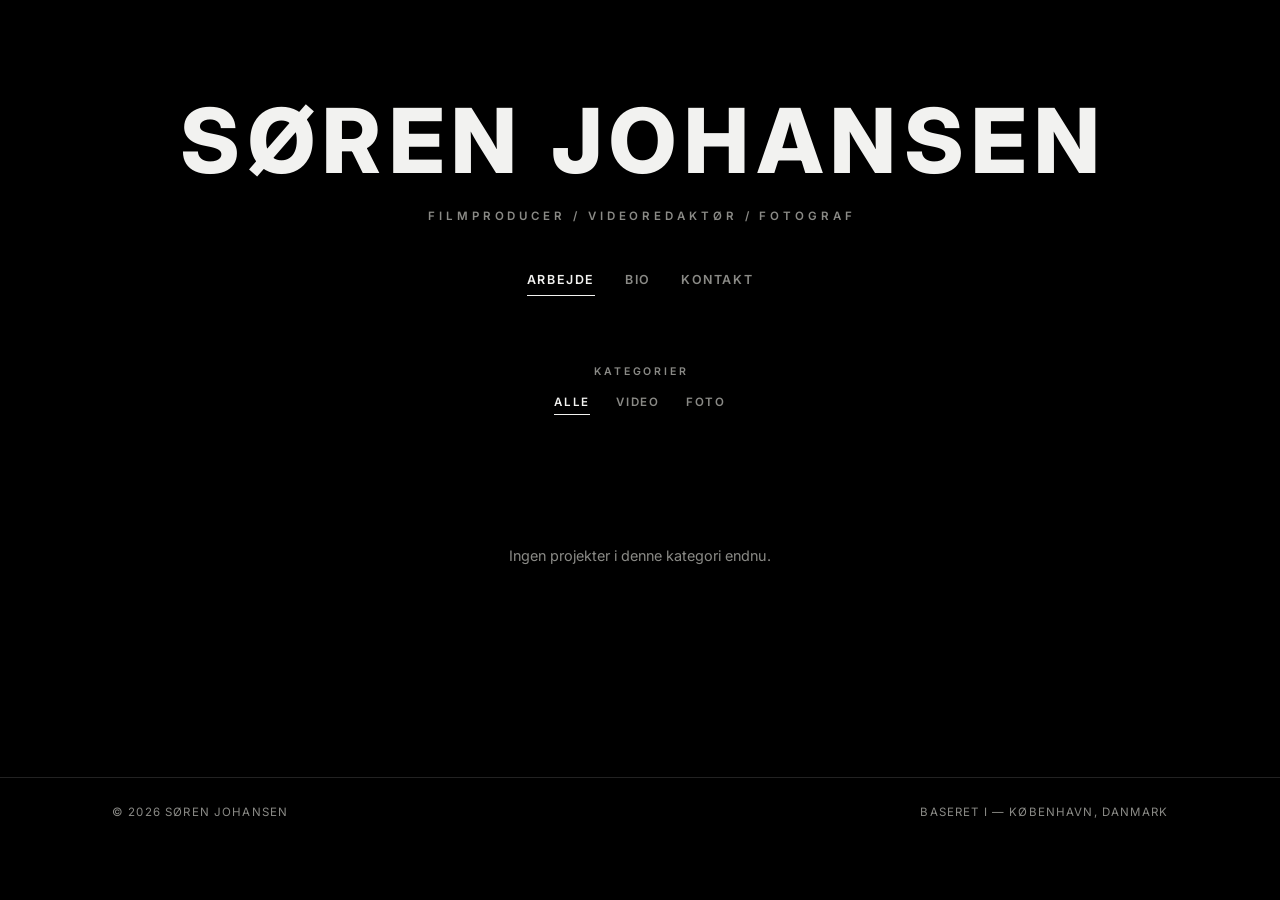
==== commit a13dbae0: "category label, choose existing images, organize projects" ====
--- a/index.html
+++ b/index.html
@@ -18,6 +18,7 @@
 <header class="site-header" id="site-header"></header>
 
 <main class="wrap">
+  <p class="filter-label reveal" style="--d:340ms">Kategorier</p>
   <div class="filter-bar reveal" id="filter-bar" style="--d:380ms"></div>
   <div class="grid" id="grid"></div>
 </main>
--- a/style.css
+++ b/style.css
@@ -128,6 +128,17 @@
 body.subpage .site-title { font-size: clamp(1.7rem, 6vw, 3.6rem); }
 
 /* ---------- Filters ---------- */
+
+.filter-label {
+  text-align: center;
+  font-size: 0.66rem;
+  font-weight: 600;
+  letter-spacing: 0.28em;
+  text-indent: 0.28em;
+  text-transform: uppercase;
+  color: var(--text-muted);
+  margin: 0 0 16px;
+}
 
 .filter-bar {
   display: flex;
@@ -532,6 +543,9 @@
   background: none; border: 1px solid var(--line); color: var(--text);
   padding: 5px 10px; border-radius: 4px; cursor: pointer; font-size: 0.78rem;
 }
+.admin-list-item .l-actions button:disabled {
+  opacity: 0.3; cursor: default;
+}
 
 .admin-status {
   font-size: 0.82rem;
@@ -542,6 +556,96 @@
 
 .admin-status.ok { color: #7fbf7f; }
 .admin-status.err { color: #e08787; }
+
+.admin-field-status {
+  font-size: 0.76rem;
+  margin-top: 6px;
+  color: var(--text-muted);
+}
+
+.admin-field-status.ok { color: #7fbf7f; }
+.admin-field-status.err { color: #e08787; }
+
+.admin-upload-row {
+  display: flex;
+  align-items: center;
+  gap: 10px;
+  margin-top: 6px;
+  flex-wrap: wrap;
+}
+
+.admin-upload-row .admin-upload-btn {
+  border: 1px solid var(--line);
+  background: transparent;
+  color: var(--text);
+  padding: 8px 14px;
+  border-radius: 4px;
+  font-family: var(--font);
+  font-size: 0.82rem;
+  cursor: pointer;
+  white-space: nowrap;
+}
+
+.admin-upload-row .admin-upload-btn:hover { border-color: var(--text-muted); }
+
+.admin-upload-row input[type="file"] { display: none; }
+
+/* ---------- Asset library picker ---------- */
+
+.asset-picker-overlay { z-index: 1100; }
+
+.asset-picker-panel { max-width: 720px; }
+
+.asset-picker-controls {
+  display: flex;
+  align-items: flex-end;
+  gap: 10px;
+  flex-wrap: wrap;
+}
+
+.asset-picker-controls > div { flex: 1; min-width: 160px; }
+
+.asset-picker-grid {
+  display: grid;
+  grid-template-columns: repeat(auto-fill, minmax(108px, 1fr));
+  gap: 10px;
+  max-height: 380px;
+  overflow-y: auto;
+  margin-top: 14px;
+  padding-right: 4px;
+}
+
+.asset-picker-item {
+  background: #0a0a0a;
+  border: 1px solid var(--line);
+  border-radius: 4px;
+  padding: 6px;
+  cursor: pointer;
+  display: flex;
+  flex-direction: column;
+  gap: 6px;
+  color: var(--text);
+  font-family: var(--font);
+  text-align: left;
+}
+
+.asset-picker-item:hover { border-color: var(--text-muted); }
+
+.asset-picker-item img {
+  width: 100%;
+  aspect-ratio: 1 / 1;
+  object-fit: cover;
+  border-radius: 3px;
+  background: #1a1a1a;
+}
+
+.asset-picker-item span {
+  font-size: 0.68rem;
+  color: var(--text-muted);
+  overflow: hidden;
+  text-overflow: ellipsis;
+  white-space: nowrap;
+}
 
 .admin-close-x {
   position: absolute;
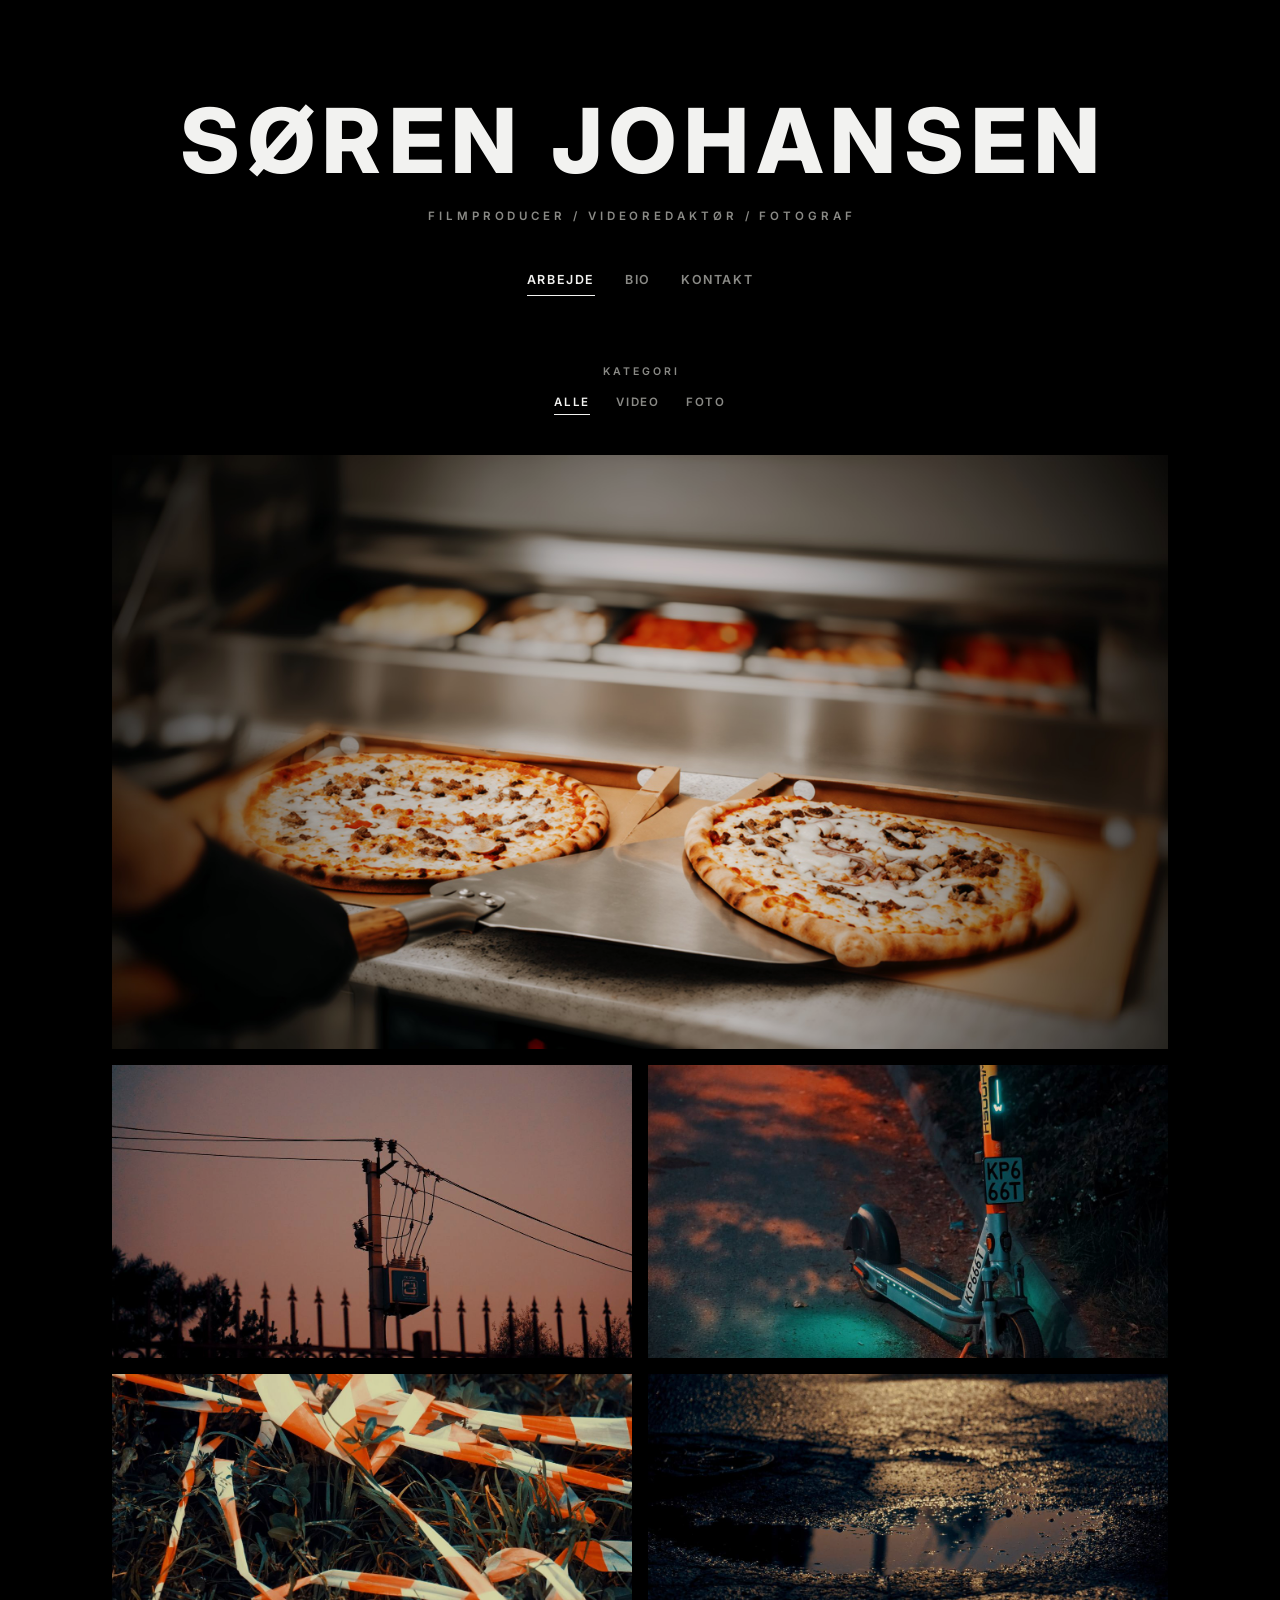
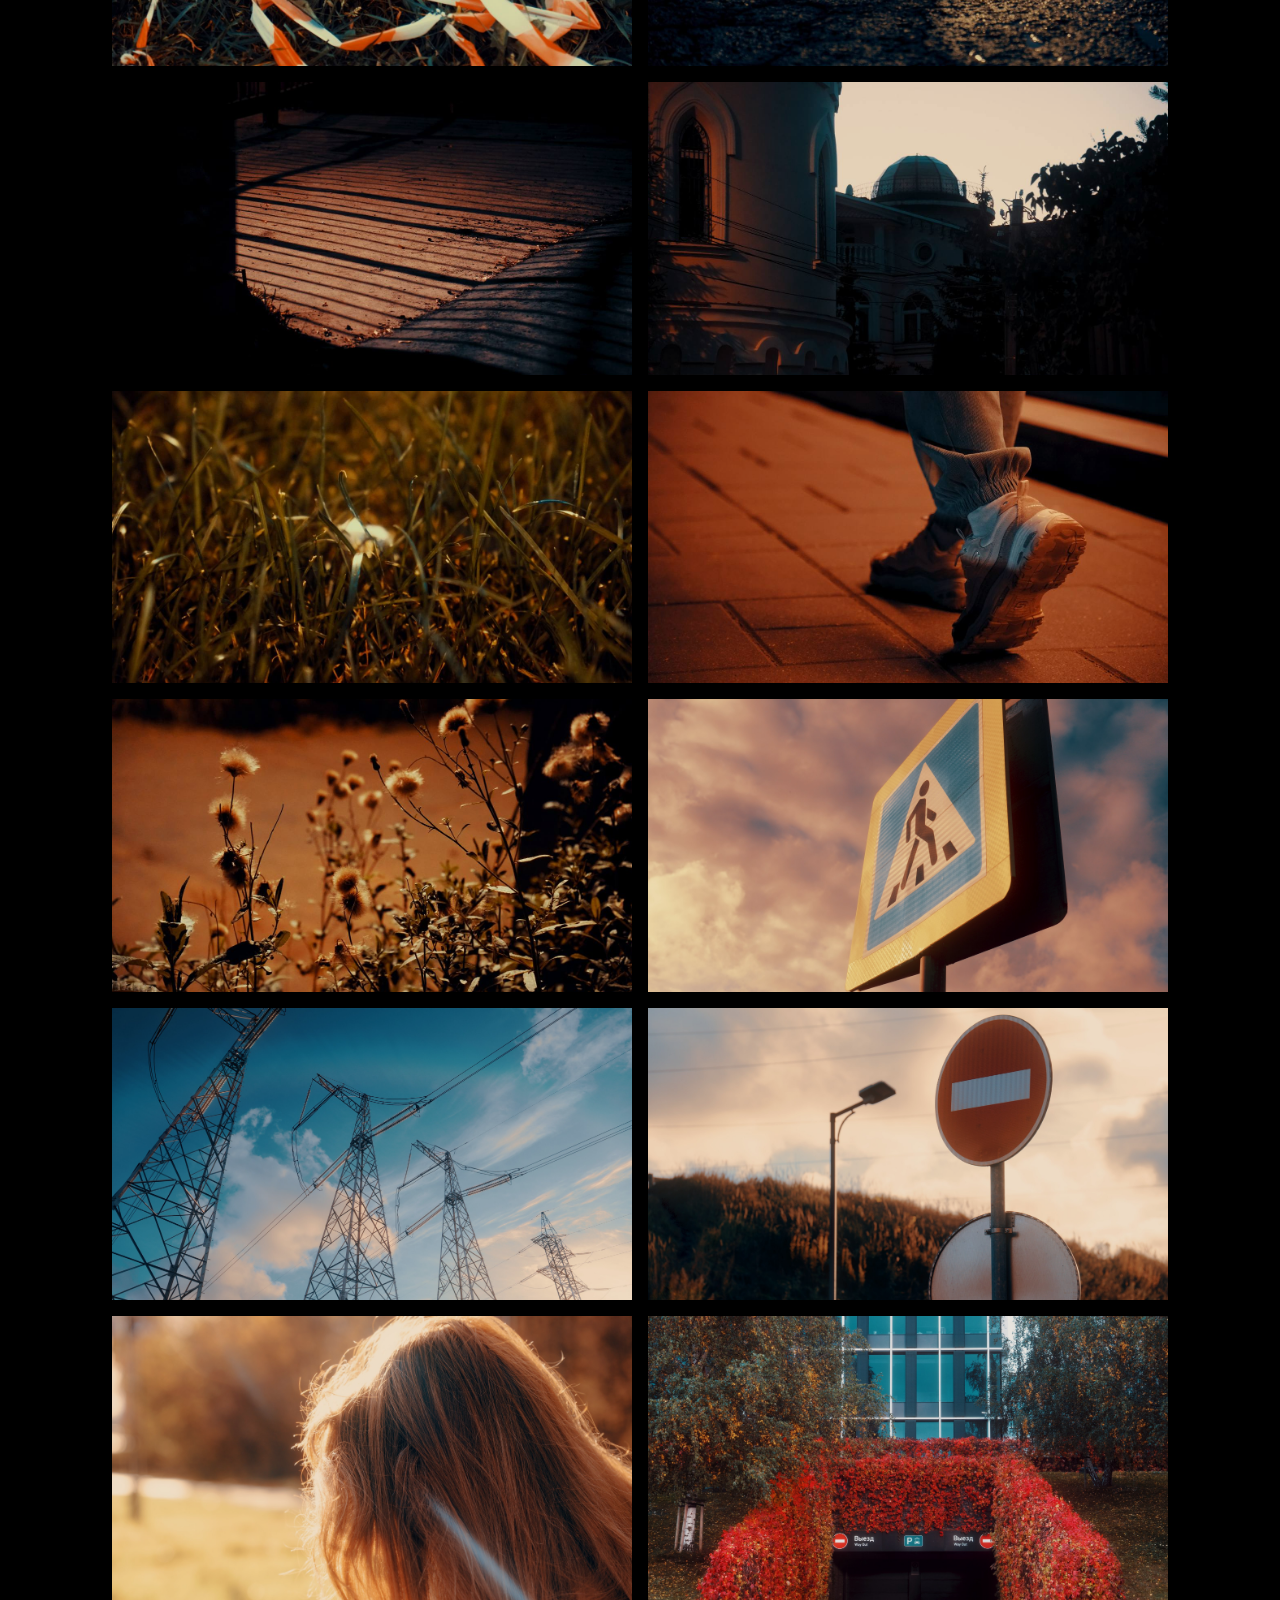
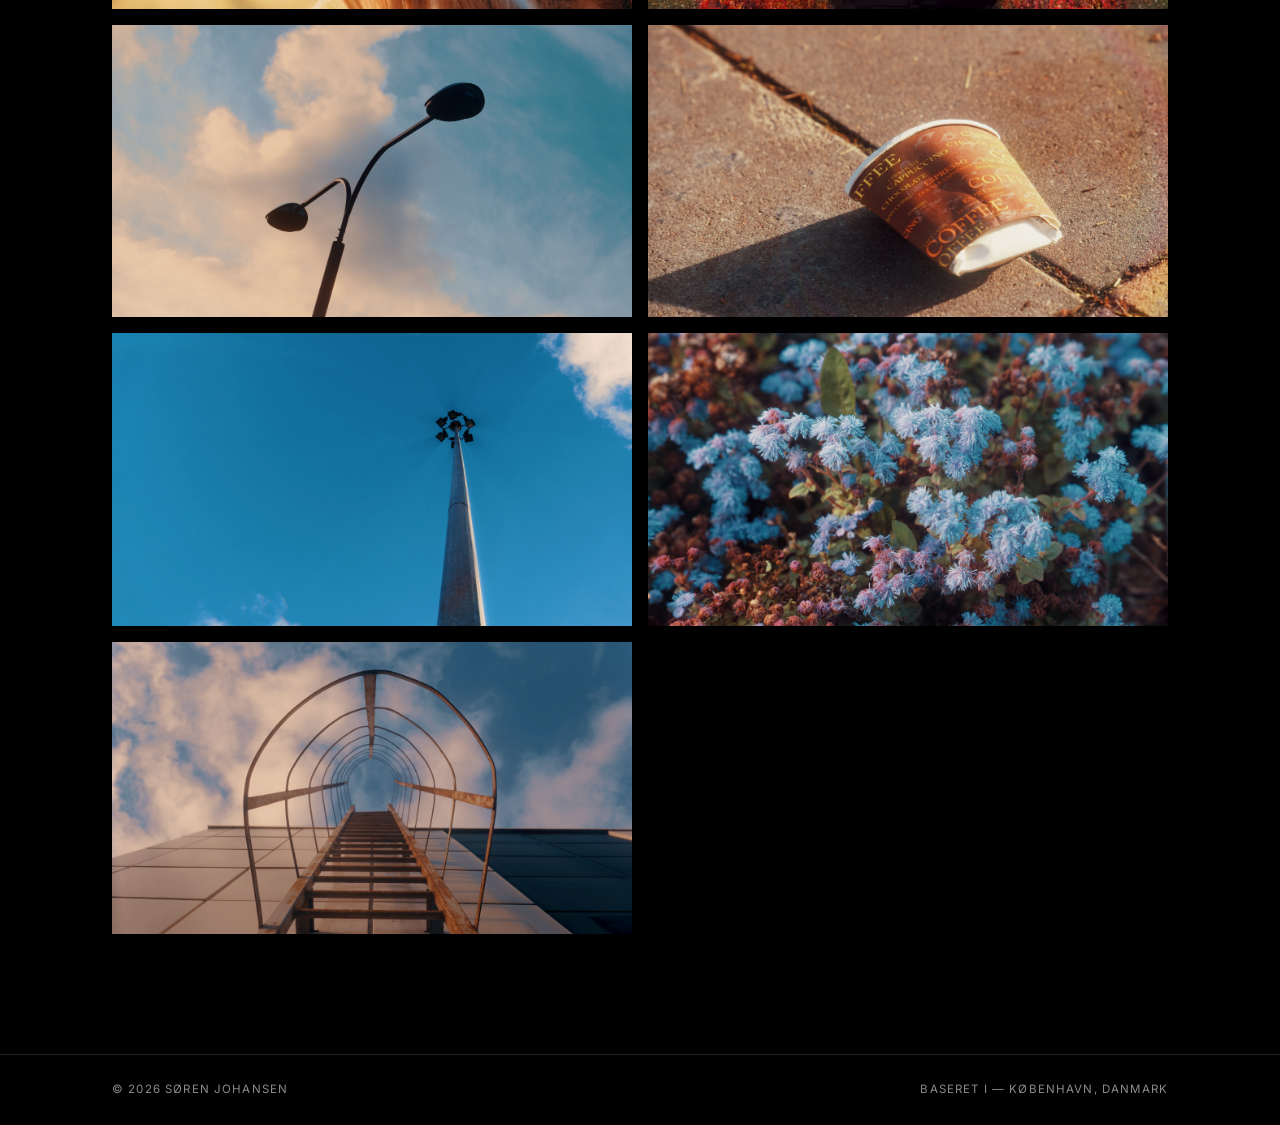
==== commit e8a72c11: "delete assets function" ====
--- a/index.html
+++ b/index.html
@@ -18,7 +18,7 @@
 <header class="site-header" id="site-header"></header>
 
 <main class="wrap">
-  <p class="filter-label reveal" style="--d:340ms">Kategorier</p>
+  <p class="filter-label reveal" style="--d:340ms">Kategori</p>
   <div class="filter-bar reveal" id="filter-bar" style="--d:380ms"></div>
   <div class="grid" id="grid"></div>
 </main>
--- a/style.css
+++ b/style.css
@@ -608,14 +608,19 @@
 .asset-picker-grid {
   display: grid;
   grid-template-columns: repeat(auto-fill, minmax(108px, 1fr));
-  gap: 10px;
+  gap: 14px 10px;
   max-height: 380px;
   overflow-y: auto;
   margin-top: 14px;
-  padding-right: 4px;
+  padding: 6px 6px 0 0;
 }
 
 .asset-picker-item {
+  position: relative;
+}
+
+.asset-picker-select {
+  width: 100%;
   background: #0a0a0a;
   border: 1px solid var(--line);
   border-radius: 4px;
@@ -629,9 +634,9 @@
   text-align: left;
 }
 
-.asset-picker-item:hover { border-color: var(--text-muted); }
-
-.asset-picker-item img {
+.asset-picker-select:hover { border-color: var(--text-muted); }
+
+.asset-picker-select img {
   width: 100%;
   aspect-ratio: 1 / 1;
   object-fit: cover;
@@ -639,12 +644,36 @@
   background: #1a1a1a;
 }
 
-.asset-picker-item span {
+.asset-picker-select span {
   font-size: 0.68rem;
   color: var(--text-muted);
   overflow: hidden;
   text-overflow: ellipsis;
   white-space: nowrap;
+}
+
+.asset-picker-delete {
+  position: absolute;
+  top: -6px;
+  right: -6px;
+  z-index: 1;
+  width: 22px;
+  height: 22px;
+  border-radius: 50%;
+  border: 1px solid var(--line);
+  background: #141414;
+  color: var(--text-muted);
+  font-size: 0.95rem;
+  line-height: 1;
+  cursor: pointer;
+  display: flex;
+  align-items: center;
+  justify-content: center;
+}
+
+.asset-picker-delete:hover {
+  color: #e08787;
+  border-color: #6b2c2c;
 }
 
 .admin-close-x {
